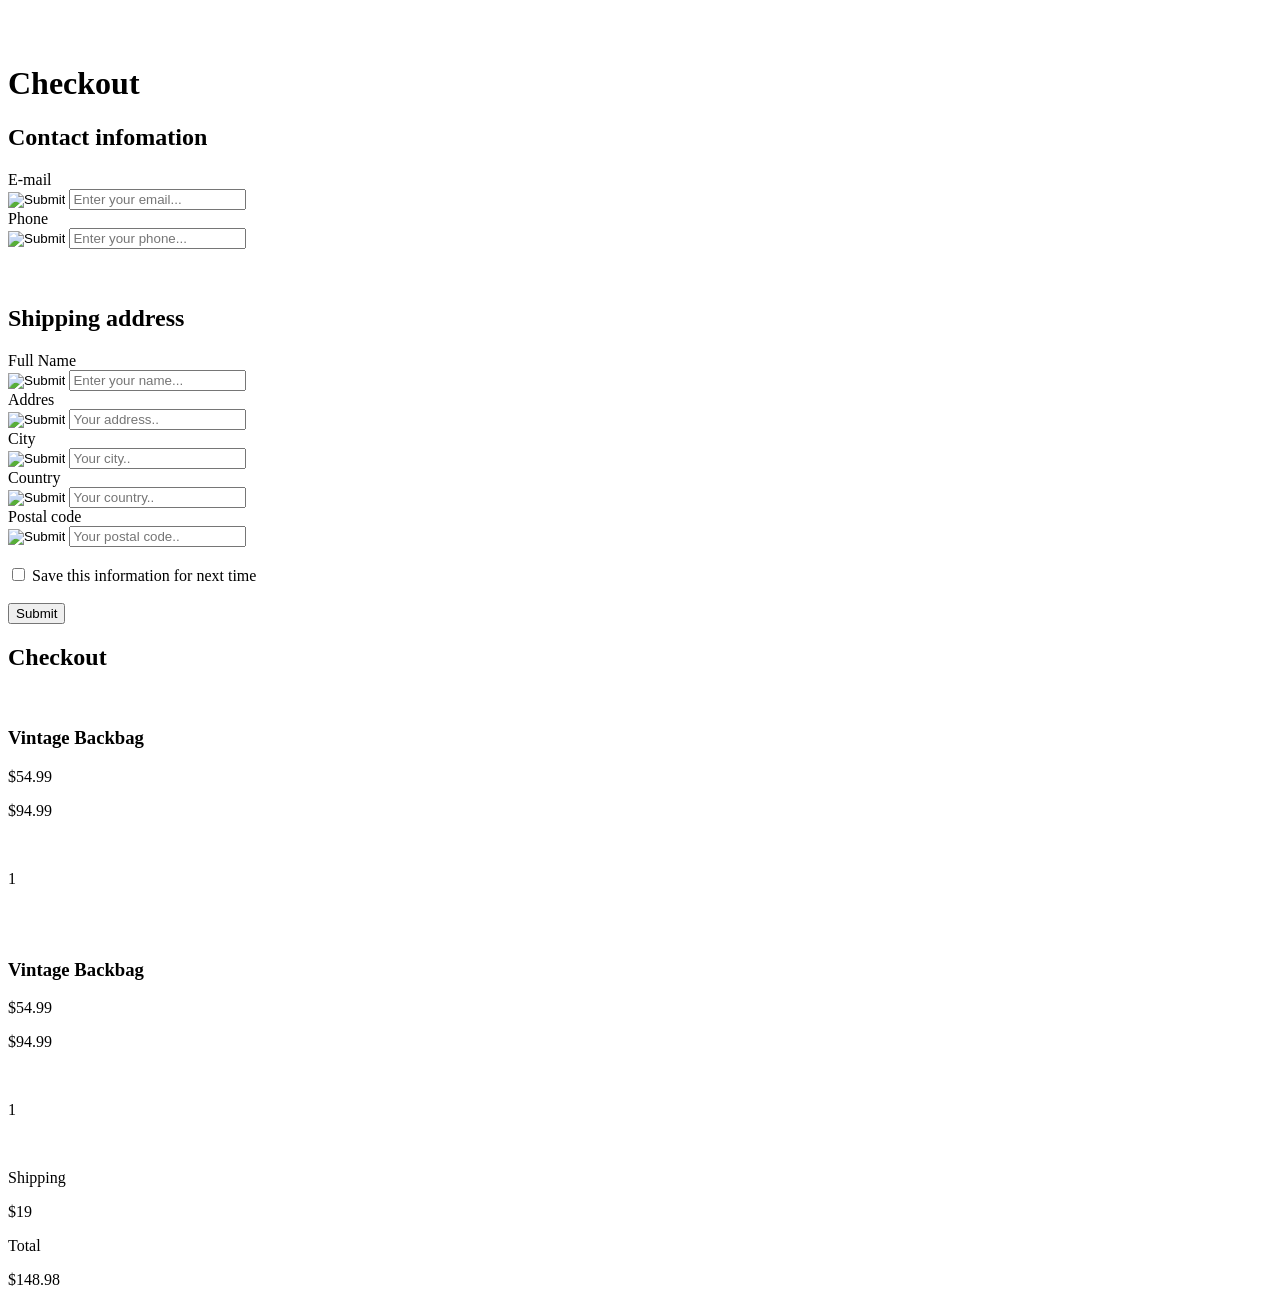
==== index.html @ 99c970e1 "Feat favicon" ====
<!DOCTYPE html>
<html lang="en">
<head>
	<meta charset="UTF-8">
	<meta name="viewport" content="width=device-width, initial-scale=1.0">
	<meta name="viewport" content="width=device-width, initial-scale=1.0">
	<link rel="stylesheet" href="CSS/normalize.css">
	<link rel="stylesheet" href="CSS/styles.css">
	<link rel="stylesheet" href="CSS/fonts.css">
	<link rel="icon" type="image/x-icon" href="IMG/favicon.png">
	<script src="https://cdnjs.cloudflare.com/ajax/libs/jquery/3.0.0-beta1/jquery.slim.min.js"></script>
	<script src="JS/script.js"></script>
	<title>Checkout Page</title>
</head>
<body><br><br>																						  		 									
	<div class="container">
		<div class="main">
			<h1>Checkout</h1>
			<h2>Contact infomation</h2>
 			<form action="#" method="get">
 				<label for="get-email">E-mail</label>												  		  	
 				<div class="inputs-container">
 					<input  type="image" src="IMG/mail.svg" class="image-input">
 					<input id="get-email" placeholder="Enter your email..." type="#" class="input-getdata">
 				</div>
 				<label for="get-Phone">Phone</label>												  		  	
 				<div class="inputs-container">
 					<input  type="image" src="IMG/call.svg" class="image-input">
 					<input id="get-Phone" placeholder="Enter your phone..." type="#" class="input-getdata">
 				</div><br><br>
 				<h2>Shipping address</h2>
 				<label for="get-name">Full Name</label>												  		  	
 				<div class="inputs-container">
 					<input  type="image" src="IMG/account.svg" class="image-input">
 					<input id="get-name" placeholder="Enter your name..." type="#" class="input-getdata">
 				</div>
 				<label for="get-addres">Addres</label>												  		  	
 				<div class="inputs-container">
 					<input  type="image" src="IMG/home.svg" class="image-input">
 					<input id="get-addres" placeholder="Your address.." type="#" class="input-getdata">
 				</div>
 				<label for="get-city">City</label>												  		  	
 				<div class="inputs-container">
 					<input  type="image" src="IMG/location.svg" class="image-input">
 					<input id="get-city" placeholder="Your city.." type="#" class="input-getdata">
 				</div>
 				<div class="country-postal">
 					<div>
		 				<label for="get-country">Country</label>												  		  	
		 				<div class="inputs-country-postal">
		 					<input  type="image" src="IMG/globe.svg" class="image-input">
		 					<input id="get-country" placeholder="Your country.." type="#" class="input-getdata">
		 				</div>
		 			</div>
		 			<div>
		 				<label for="get-code">Postal code</label>												  		  	
			 			<div class="inputs-country-postal">
			 				<input  type="image" src="IMG/postal.svg" class="image-input">
			 				<input id="get-code" placeholder="Your postal code.." type="#" class="input-getdata">
			 				</div>
		 			</div>
	 			</div>
				<br>
				<div class="checkbox-class">
					<input id="checkbox" type="checkbox">
					<label for="checkbox">Save this information for next time</label>
				</div>
				<br>
				<div class="submit-info">
					<input type="submit" placeholder="Continue">
				</div>
			</form>
		</div>
		<div class="second-checkout">
			<h2>Checkout</h2>
		</div>
		<div class="main2">
			<div class="products">
				<div class="products-img">
					<img src="IMG/photo1.png" alt="">
				</div>
				<div class="products-specification">
					<h3>Vintage Backbag</h3>
					<div class="products-pricing">
						<p><span>$54.99</span></p>
					    <p>$94.99</p>
				</div>
				<div class="chose-quantity">
					<div><img src="IMG/plus.svg" alt=""></div>
					<div><p>1</p></div>
					<div><img src="IMG/minus.svg" alt=""></div>
				</div>
			</div>
			<div class="products">
				<div class="products-img">
					<img src="IMG/photo2.png" alt="">
				</div>
				<div class="products-specification">
					<h3>Vintage Backbag</h3>
					<div class="products-pricing">
						<p><span>$54.99</span></p>
					    <p>$94.99</p>
				</div>
				<div class="chose-quantity">
					<div><img src="IMG/plus.svg" alt=""></div>
					<div><p>1</p></div>
					<div><img src="IMG/minus.svg" alt=""></div>
				</div>
			</div>
			<div class="pricing">
				<div class="pricing-description">
					<div>
						<p>Shipping</p>
					</div>
					<div>
						<p>$19</p>
					</div>
				</div>
				<div class="pricing-description">
					<div>
						<p>
							Total
						</p>
					</div>
					<div>
						<p>
							$148.98
						</p>
					</div>
				</div>
			</div>			
		</div>
	</div>
	
</body>
</html>
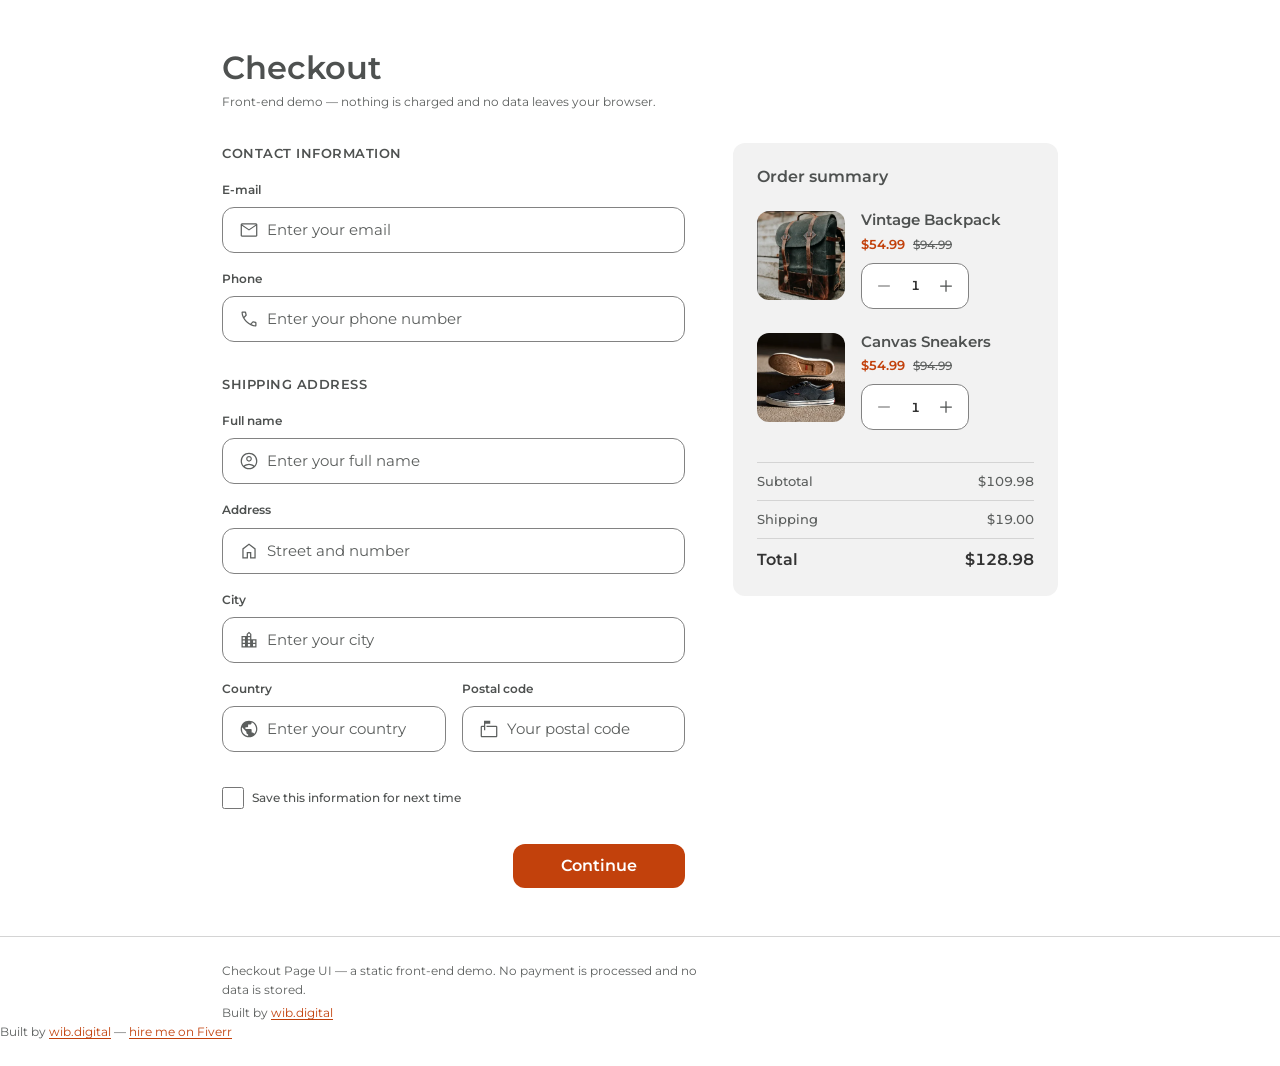
==== commit 37ecdb56: "Publish rebuilt site with hire-me block, footer credit and Person JSON-LD Co-Authored-By: Claude Opu" ====
--- a/index.html
+++ b/index.html
@@ -1,138 +1,278 @@
 <!DOCTYPE html>
 <html lang="en">
 <head>
-	<meta charset="UTF-8">
-	<meta name="viewport" content="width=device-width, initial-scale=1.0">
-	<meta name="viewport" content="width=device-width, initial-scale=1.0">
-	<link rel="stylesheet" href="CSS/normalize.css">
-	<link rel="stylesheet" href="CSS/styles.css">
-	<link rel="stylesheet" href="CSS/fonts.css">
-	<link rel="icon" type="image/x-icon" href="IMG/favicon.png">
-	<script src="https://cdnjs.cloudflare.com/ajax/libs/jquery/3.0.0-beta1/jquery.slim.min.js"></script>
-	<script src="JS/script.js"></script>
-	<title>Checkout Page</title>
+  <meta charset="utf-8">
+  <meta name="viewport" content="width=device-width, initial-scale=1.0">
+  <!-- Built by Pablo Nieto Pérez — wib.digital
+       Need changes or a new build? https://www.fiverr.com/pablonietop -->
+  <meta name="author" content="Pablo Nieto Pérez — wib.digital">
+  <link rel="author" href="https://www.fiverr.com/pablonietop">
+
+  <title>Checkout — Contact, shipping and order summary demo</title>
+  <meta name="description" content="A front-end checkout screen: contact details, shipping address and a live order summary with working quantity steppers and inline form validation. No backend.">
+  <link rel="canonical" href="https://checkout.wib.digital/">
+
+  <meta property="og:type" content="website">
+  <meta property="og:url" content="https://checkout.wib.digital/">
+  <meta property="og:title" content="Checkout — Contact, shipping and order summary demo">
+  <meta property="og:description" content="A front-end checkout screen: contact details, shipping address and a live order summary with working quantity steppers and inline form validation. No backend.">
+
+  <link rel="icon" type="image/svg+xml" href="assets/img/icons/favicon.svg">
+  <link rel="icon" type="image/png" sizes="48x48" href="assets/img/icons/favicon.png">
+
+  <link rel="preconnect" href="https://fonts.googleapis.com">
+  <link rel="preconnect" href="https://fonts.gstatic.com" crossorigin>
+  <link rel="stylesheet" href="https://fonts.googleapis.com/css2?family=Montserrat:wght@400;500;600&display=swap">
+
+  <link rel="stylesheet" href="assets/css/base.css">
+  <link rel="stylesheet" href="assets/css/layout.css">
+  <link rel="stylesheet" href="assets/css/components.css">
+
+  <script src="assets/js/modules/cart.js" defer></script>
+  <script src="assets/js/modules/checkout-form.js" defer></script>
+  <script src="assets/js/main.js" defer></script>
+  <script type="application/ld+json">
+  {
+    "@context": "https://schema.org",
+    "@type": "Person",
+    "name": "Pablo Nieto Pérez",
+    "url": "https://wib.digital",
+    "jobTitle": "Web Designer and Developer",
+    "sameAs": [
+      "https://www.fiverr.com/pablonietop",
+      "https://www.linkedin.com/in/pablo-nieto-perez-39a530292"
+    ]
+  }
+  </script>
 </head>
-<body><br><br>																						  		 									
-	<div class="container">
-		<div class="main">
-			<h1>Checkout</h1>
-			<h2>Contact infomation</h2>
- 			<form action="#" method="get">
- 				<label for="get-email">E-mail</label>												  		  	
- 				<div class="inputs-container">
- 					<input  type="image" src="IMG/mail.svg" class="image-input">
- 					<input id="get-email" placeholder="Enter your email..." type="#" class="input-getdata">
- 				</div>
- 				<label for="get-Phone">Phone</label>												  		  	
- 				<div class="inputs-container">
- 					<input  type="image" src="IMG/call.svg" class="image-input">
- 					<input id="get-Phone" placeholder="Enter your phone..." type="#" class="input-getdata">
- 				</div><br><br>
- 				<h2>Shipping address</h2>
- 				<label for="get-name">Full Name</label>												  		  	
- 				<div class="inputs-container">
- 					<input  type="image" src="IMG/account.svg" class="image-input">
- 					<input id="get-name" placeholder="Enter your name..." type="#" class="input-getdata">
- 				</div>
- 				<label for="get-addres">Addres</label>												  		  	
- 				<div class="inputs-container">
- 					<input  type="image" src="IMG/home.svg" class="image-input">
- 					<input id="get-addres" placeholder="Your address.." type="#" class="input-getdata">
- 				</div>
- 				<label for="get-city">City</label>												  		  	
- 				<div class="inputs-container">
- 					<input  type="image" src="IMG/location.svg" class="image-input">
- 					<input id="get-city" placeholder="Your city.." type="#" class="input-getdata">
- 				</div>
- 				<div class="country-postal">
- 					<div>
-		 				<label for="get-country">Country</label>												  		  	
-		 				<div class="inputs-country-postal">
-		 					<input  type="image" src="IMG/globe.svg" class="image-input">
-		 					<input id="get-country" placeholder="Your country.." type="#" class="input-getdata">
-		 				</div>
-		 			</div>
-		 			<div>
-		 				<label for="get-code">Postal code</label>												  		  	
-			 			<div class="inputs-country-postal">
-			 				<input  type="image" src="IMG/postal.svg" class="image-input">
-			 				<input id="get-code" placeholder="Your postal code.." type="#" class="input-getdata">
-			 				</div>
-		 			</div>
-	 			</div>
-				<br>
-				<div class="checkbox-class">
-					<input id="checkbox" type="checkbox">
-					<label for="checkbox">Save this information for next time</label>
-				</div>
-				<br>
-				<div class="submit-info">
-					<input type="submit" placeholder="Continue">
-				</div>
-			</form>
-		</div>
-		<div class="second-checkout">
-			<h2>Checkout</h2>
-		</div>
-		<div class="main2">
-			<div class="products">
-				<div class="products-img">
-					<img src="IMG/photo1.png" alt="">
-				</div>
-				<div class="products-specification">
-					<h3>Vintage Backbag</h3>
-					<div class="products-pricing">
-						<p><span>$54.99</span></p>
-					    <p>$94.99</p>
-				</div>
-				<div class="chose-quantity">
-					<div><img src="IMG/plus.svg" alt=""></div>
-					<div><p>1</p></div>
-					<div><img src="IMG/minus.svg" alt=""></div>
-				</div>
-			</div>
-			<div class="products">
-				<div class="products-img">
-					<img src="IMG/photo2.png" alt="">
-				</div>
-				<div class="products-specification">
-					<h3>Vintage Backbag</h3>
-					<div class="products-pricing">
-						<p><span>$54.99</span></p>
-					    <p>$94.99</p>
-				</div>
-				<div class="chose-quantity">
-					<div><img src="IMG/plus.svg" alt=""></div>
-					<div><p>1</p></div>
-					<div><img src="IMG/minus.svg" alt=""></div>
-				</div>
-			</div>
-			<div class="pricing">
-				<div class="pricing-description">
-					<div>
-						<p>Shipping</p>
-					</div>
-					<div>
-						<p>$19</p>
-					</div>
-				</div>
-				<div class="pricing-description">
-					<div>
-						<p>
-							Total
-						</p>
-					</div>
-					<div>
-						<p>
-							$148.98
-						</p>
-					</div>
-				</div>
-			</div>			
-		</div>
-	</div>
-	
+
+<body>
+  <a class="skip-link" href="#checkout-form">Skip to the checkout form</a>
+
+  <!-- Icon sprite. Inlined so the field icons cost no extra requests and can
+       inherit their colour from the control they sit in. -->
+  <svg xmlns="http://www.w3.org/2000/svg" class="visually-hidden" aria-hidden="true" focusable="false">
+    <defs>
+      <symbol id="icon-mail" viewBox="0 96 960 960">
+        <path d="M140 896q-24 0-42-18t-18-42V316q0-24 18-42t42-18h680q24 0 42 18t18 42v520q0 24-18 42t-42 18H140Zm340-302L140 371v465h680V371L480 594Zm0-60 336-218H145l335 218ZM140 371v-55 520-465Z"/>
+      </symbol>
+      <symbol id="icon-phone" viewBox="0 96 960 960">
+        <path d="M795 936q-122 0-242.5-60T336 720q-96-96-156-216.5T120 261q0-19.286 12.857-32.143T165 216h140q13.611 0 24.306 9.5Q340 235 343 251l27 126q2 14-.5 25.5T359 422L259 523q56 93 125.5 162T542 802l95-98q10-11 23-15.5t26-1.5l119 26q15.312 3.375 25.156 15.188Q840 740 840 756v135q0 19.286-12.857 32.143T795 936ZM229 468l81-82-23-110H180q0 39 12 85.5T229 468Zm369 363q41 19 89 31t93 14V769l-103-21-79 83ZM229 468Zm369 363Z"/>
+      </symbol>
+      <symbol id="icon-user" viewBox="0 96 960 960">
+        <path d="M222 801q63-44 125-67.5T480 710q71 0 133.5 23.5T739 801q44-54 62.5-109T820 576q0-145-97.5-242.5T480 236q-145 0-242.5 97.5T140 576q0 61 19 116t63 109Zm257.814-195Q422 606 382.5 566.314q-39.5-39.686-39.5-97.5t39.686-97.314q39.686-39.5 97.5-39.5t97.314 39.686q39.5 39.686 39.5 97.5T577.314 566.5q-39.686 39.5-97.5 39.5Zm.654 370Q398 976 325 944.5q-73-31.5-127.5-86t-86-127.266Q80 658.468 80 575.734T111.5 420.5q31.5-72.5 86-127t127.266-86q72.766-31.5 155.5-31.5T635.5 207.5q72.5 31.5 127 86t86 127.032q31.5 72.532 31.5 155T848.5 731q-31.5 73-86 127.5t-127.032 86q-72.532 31.5-155 31.5ZM480 916q55 0 107.5-16T691 844q-51-36-104-55t-107-19q-54 0-107 19t-104 55q51 40 103.5 56T480 916Zm0-370q34 0 55.5-21.5T557 469q0-34-21.5-55.5T480 392q-34 0-55.5 21.5T403 469q0 34 21.5 55.5T480 546Zm0-77Zm0 374Z"/>
+      </symbol>
+      <symbol id="icon-home" viewBox="0 96 960 960">
+        <path d="M220 876h150V626h220v250h150V486L480 291 220 486v390Zm-60 60V456l320-240 320 240v480H530V686H430v250H160Zm320-353Z"/>
+      </symbol>
+      <symbol id="icon-city" viewBox="0 96 960 960">
+        <path d="M120 936V378h247v-92l113-110 113 110v258h247v392H120Zm60-60h106V770H180v106Zm0-166h106V604H180v106Zm0-166h106V438H180v106Zm247 332h106V770H427v106Zm0-166h106V604H427v106Zm0-166h106V438H427v106Zm0-166h106V272H427v106Zm247 498h106V770H674v106Zm0-166h106V604H674v106Z"/>
+      </symbol>
+      <symbol id="icon-globe" viewBox="0 96 960 960">
+        <path d="M480 976q-83 0-156-31.5T197 859q-54-54-85.5-127T80 576q0-83 31.5-156T197 293q54-54 127-85.5T480 176q83 0 156 31.5T763 293q54 54 85.5 127T880 576q0 83-31.5 156T763 859q-54 54-127 85.5T480 976Zm-43-61v-82q-35 0-59-26t-24-61v-44L149 497q-5 20-7 39.5t-2 39.5q0 130 84.5 227T437 915Zm294-108q22-24 38.5-51t28-56.5q11.5-29.5 17-60.5t5.5-63q0-106-58-192.5T607 257v18q0 35-24 61t-59 26h-87v87q0 17-13.5 28T393 488h-83v88h258q17 0 28 13t11 30v127h43q29 0 51 17t30 44Z"/>
+      </symbol>
+      <symbol id="icon-postal-code" viewBox="0 96 960 960">
+        <path d="M240 639V476H140v440h680V476H360v-60h460q24 0 42 18t18 42v440q0 24-18 42t-42 18H140q-24 0-42-18t-18-42V476q0-24 18-42t42-18h100V176h300v145H300v318h-60ZM140 476v187-187 440-440Z"/>
+      </symbol>
+      <symbol id="icon-plus" viewBox="0 96 960 960">
+        <path d="M450 856V606H200v-60h250V296h60v250h250v60H510v250h-60Z"/>
+      </symbol>
+      <symbol id="icon-minus" viewBox="0 96 960 960">
+        <path d="M200 606v-60h560v60H200Z"/>
+      </symbol>
+    </defs>
+  </svg>
+
+  <main class="container">
+    <header class="page-header">
+      <h1>Checkout</h1>
+      <p class="page-header__note">Front-end demo — nothing is charged and no data leaves your browser.</p>
+    </header>
+
+    <div class="checkout">
+      <aside class="checkout__summary" aria-labelledby="summary-heading">
+        <div class="summary" data-cart data-shipping="19">
+          <h2 class="summary__title" id="summary-heading">Order summary</h2>
+
+          <ul class="summary__items">
+            <li class="product" data-product data-price="54.99">
+              <img class="product__image" src="assets/img/content/product-canvas-backpack.webp"
+                   width="269" height="273" decoding="async"
+                   alt="Waxed canvas backpack in dark green with brown leather straps and buckles">
+              <div>
+                <h3 class="product__name">Vintage Backpack</h3>
+                <p class="product__pricing">
+                  <span class="product__price">$54.99</span>
+                  <span class="product__price-was">$94.99</span>
+                </p>
+                <div class="quantity">
+                  <button class="quantity__button" type="button" data-quantity-step="-1"
+                          aria-label="Decrease quantity of Vintage Backpack">
+                    <svg class="icon" aria-hidden="true" focusable="false"><use href="#icon-minus"></use></svg>
+                  </button>
+                  <span class="quantity__value" data-quantity-value aria-live="polite">1</span>
+                  <button class="quantity__button" type="button" data-quantity-step="1"
+                          aria-label="Increase quantity of Vintage Backpack">
+                    <svg class="icon" aria-hidden="true" focusable="false"><use href="#icon-plus"></use></svg>
+                  </button>
+                </div>
+              </div>
+            </li>
+
+            <li class="product" data-product data-price="54.99">
+              <img class="product__image" src="assets/img/content/product-canvas-sneakers.webp"
+                   width="269" height="273" decoding="async"
+                   alt="Navy canvas low-top sneakers, one upright and one turned to show the sole">
+              <div>
+                <h3 class="product__name">Canvas Sneakers</h3>
+                <p class="product__pricing">
+                  <span class="product__price">$54.99</span>
+                  <span class="product__price-was">$94.99</span>
+                </p>
+                <div class="quantity">
+                  <button class="quantity__button" type="button" data-quantity-step="-1"
+                          aria-label="Decrease quantity of Canvas Sneakers">
+                    <svg class="icon" aria-hidden="true" focusable="false"><use href="#icon-minus"></use></svg>
+                  </button>
+                  <span class="quantity__value" data-quantity-value aria-live="polite">1</span>
+                  <button class="quantity__button" type="button" data-quantity-step="1"
+                          aria-label="Increase quantity of Canvas Sneakers">
+                    <svg class="icon" aria-hidden="true" focusable="false"><use href="#icon-plus"></use></svg>
+                  </button>
+                </div>
+              </div>
+            </li>
+          </ul>
+
+          <div class="totals" aria-live="polite">
+            <p class="totals__row">
+              <span>Subtotal</span>
+              <span class="totals__value" data-total="subtotal">$109.98</span>
+            </p>
+            <p class="totals__row">
+              <span>Shipping</span>
+              <span class="totals__value" data-total="shipping">$19.00</span>
+            </p>
+            <p class="totals__row totals__row--grand">
+              <span>Total</span>
+              <span class="totals__value" data-total="grand">$128.98</span>
+            </p>
+          </div>
+        </div>
+      </aside>
+
+      <section class="checkout__form" aria-labelledby="form-heading">
+        <h2 class="visually-hidden" id="form-heading">Your details</h2>
+
+        <form id="checkout-form" data-checkout-form novalidate>
+          <fieldset class="form-section">
+            <legend class="form-section__title">Contact information</legend>
+
+            <div class="field">
+              <label class="field__label" for="email">E-mail</label>
+              <div class="field__control">
+                <svg class="icon" aria-hidden="true" focusable="false"><use href="#icon-mail"></use></svg>
+                <input class="field__input" id="email" name="email" type="email" inputmode="email"
+                       autocomplete="email" placeholder="Enter your email" required>
+              </div>
+              <p class="field__error" id="email-error" data-error>Enter a complete email address, including the @ and a domain.</p>
+            </div>
+
+            <div class="field">
+              <label class="field__label" for="phone">Phone</label>
+              <div class="field__control">
+                <svg class="icon" aria-hidden="true" focusable="false"><use href="#icon-phone"></use></svg>
+                <input class="field__input" id="phone" name="phone" type="tel" inputmode="tel"
+                       autocomplete="tel" placeholder="Enter your phone number"
+                       pattern="[0-9+\(\)\-\s]{7,20}" required>
+              </div>
+              <p class="field__error" id="phone-error" data-error>Enter 7 to 20 digits. Spaces, dashes, brackets and a leading + are allowed.</p>
+            </div>
+          </fieldset>
+
+          <fieldset class="form-section">
+            <legend class="form-section__title">Shipping address</legend>
+
+            <div class="field">
+              <label class="field__label" for="full-name">Full name</label>
+              <div class="field__control">
+                <svg class="icon" aria-hidden="true" focusable="false"><use href="#icon-user"></use></svg>
+                <input class="field__input" id="full-name" name="full-name" type="text"
+                       autocomplete="name" placeholder="Enter your full name" minlength="2" required>
+              </div>
+              <p class="field__error" id="full-name-error" data-error>Enter the name the order should be addressed to.</p>
+            </div>
+
+            <div class="field">
+              <label class="field__label" for="address">Address</label>
+              <div class="field__control">
+                <svg class="icon" aria-hidden="true" focusable="false"><use href="#icon-home"></use></svg>
+                <input class="field__input" id="address" name="address" type="text"
+                       autocomplete="street-address" placeholder="Street and number" minlength="5" required>
+              </div>
+              <p class="field__error" id="address-error" data-error>Enter the street and number, at least 5 characters.</p>
+            </div>
+
+            <div class="field">
+              <label class="field__label" for="city">City</label>
+              <div class="field__control">
+                <svg class="icon" aria-hidden="true" focusable="false"><use href="#icon-city"></use></svg>
+                <input class="field__input" id="city" name="city" type="text"
+                       autocomplete="address-level2" placeholder="Enter your city" minlength="2" required>
+              </div>
+              <p class="field__error" id="city-error" data-error>Enter the city the order ships to.</p>
+            </div>
+
+            <div class="field-row">
+              <div class="field">
+                <label class="field__label" for="country">Country</label>
+                <div class="field__control">
+                  <svg class="icon" aria-hidden="true" focusable="false"><use href="#icon-globe"></use></svg>
+                  <input class="field__input" id="country" name="country" type="text"
+                         autocomplete="country-name" placeholder="Enter your country" minlength="2" required>
+                </div>
+                <p class="field__error" id="country-error" data-error>Enter the destination country.</p>
+              </div>
+
+              <div class="field">
+                <label class="field__label" for="postal-code">Postal code</label>
+                <div class="field__control">
+                  <svg class="icon" aria-hidden="true" focusable="false"><use href="#icon-postal-code"></use></svg>
+                  <input class="field__input" id="postal-code" name="postal-code" type="text"
+                         autocomplete="postal-code" placeholder="Your postal code"
+                         pattern="[A-Za-z0-9\s\-]{3,10}" required>
+                </div>
+                <p class="field__error" id="postal-code-error" data-error>Enter 3 to 10 letters or numbers.</p>
+              </div>
+            </div>
+
+            <div class="checkbox">
+              <input id="remember" name="remember" type="checkbox">
+              <label for="remember">Save this information for next time</label>
+            </div>
+          </fieldset>
+
+          <div class="form-actions">
+            <button class="button" type="submit">Continue</button>
+          </div>
+
+          <p class="form-status" data-form-status role="status" aria-live="polite"></p>
+        </form>
+      </section>
+    </div>
+  </main>
+
+  <footer class="site-footer">
+    <div class="container">
+      <p>Checkout Page UI — a static front-end demo. No payment is processed and no data is stored.</p>
+      <p class="site-footer__links">
+        Built by <a href="https://wib.digital" rel="noopener">wib.digital</a>
+      </p>
+    </div>
+    <p class="site-credit">
+      Built by <a href="https://wib.digital" rel="noopener">wib.digital</a> —
+      <a href="https://www.fiverr.com/pablonietop" rel="noopener">hire me on Fiverr</a>
+    </p>
+  </footer>
 </body>
 </html>
-
-
--- a/assets/css/base.css
+++ b/assets/css/base.css
@@ -0,0 +1,255 @@
+/* ==========================================================================
+   base.css — design tokens, reset and typography
+   ========================================================================== */
+
+/* Tokens
+   ========================================================================== */
+
+:root {
+  /* Neutrals */
+  --color-bg: #ffffff;
+  --color-surface: #f2f2f2;
+  --color-surface-alt: #e0e0e0;
+  --color-border: #d4d4d4;
+  --color-border-strong: #828282;
+
+  /* Text — every value below clears 4.5:1 on --color-bg and --color-surface */
+  --color-text: #333333;
+  --color-text-strong: #4e5150;
+  --color-text-muted: #5c5f5e;
+
+  /* Brand — accent is the original #f2994a, kept for non-text surfaces only.
+     accent-strong is the darkened variant used wherever the colour carries
+     text (5.18:1 on white, 4.63:1 on --color-surface). */
+  --color-accent: #f2994a;
+  --color-accent-strong: #c2410c;
+  --color-accent-hover: #9a3412;
+  --color-on-accent: #ffffff;
+
+  --color-danger: #b3261e;
+  --color-success: #1b5e20;
+
+  /* Spacing scale — 4 / 8 / 16 / 24 / 32 / 48 / 64 / 96 */
+  --space-1: 0.25rem;
+  --space-2: 0.5rem;
+  --space-3: 1rem;
+  --space-4: 1.5rem;
+  --space-5: 2rem;
+  --space-6: 3rem;
+  --space-7: 4rem;
+  --space-8: 6rem;
+
+  /* Radii */
+  --radius-sm: 4px;
+  --radius-md: 8px;
+  --radius-lg: 12px;
+
+  /* Elevation */
+  --shadow-sm: 0 1px 2px rgba(17, 17, 17, 0.06);
+  --shadow-focus: 0 0 0 3px rgba(194, 65, 12, 0.18);
+
+  /* Typography */
+  --font-sans: "Montserrat", system-ui, -apple-system, "Segoe UI", sans-serif;
+
+  --text-xs: 0.75rem;
+  --text-sm: 0.8125rem;
+  --text-base: 0.9375rem;
+  --text-md: 1rem;
+  --text-lg: 1.25rem;
+  --text-xl: 1.75rem;
+  --text-2xl: 2rem;
+
+  --weight-regular: 400;
+  --weight-medium: 500;
+  --weight-semibold: 600;
+
+  --leading-tight: 1.25;
+  --leading-normal: 1.6;
+
+  /* Motion */
+  --transition: 180ms ease;
+
+  /* Layout */
+  --container-max: 900px;
+  --gutter: var(--space-3);
+  /* 62ch of Montserrat renders as ~71 average characters — the 60-75 range. */
+  --measure: 62ch;
+  --tap-target: 44px;
+}
+
+/* Reset
+   ========================================================================== */
+
+*,
+*::before,
+*::after {
+  box-sizing: border-box;
+}
+
+html {
+  -webkit-text-size-adjust: 100%;
+}
+
+body,
+h1,
+h2,
+h3,
+p,
+figure,
+fieldset,
+legend {
+  margin: 0;
+}
+
+fieldset,
+legend {
+  padding: 0;
+  border: 0;
+}
+
+ul,
+ol {
+  margin: 0;
+  padding: 0;
+  list-style: none;
+}
+
+img,
+svg {
+  display: block;
+  max-width: 100%;
+}
+
+img {
+  height: auto;
+}
+
+button,
+input,
+select,
+textarea {
+  font: inherit;
+  color: inherit;
+  margin: 0;
+}
+
+button {
+  background: none;
+  border: 0;
+  cursor: pointer;
+}
+
+@media (prefers-reduced-motion: reduce) {
+  *,
+  *::before,
+  *::after {
+    animation-duration: 0.01ms !important;
+    animation-iteration-count: 1 !important;
+    transition-duration: 0.01ms !important;
+    scroll-behavior: auto !important;
+  }
+}
+
+/* Base
+   ========================================================================== */
+
+body {
+  background-color: var(--color-bg);
+  color: var(--color-text);
+  font-family: var(--font-sans);
+  font-size: var(--text-base);
+  font-weight: var(--weight-regular);
+  line-height: var(--leading-normal);
+  min-height: 100vh;
+  overflow-x: hidden;
+}
+
+h1,
+h2,
+h3 {
+  color: var(--color-text-strong);
+  font-weight: var(--weight-semibold);
+  line-height: var(--leading-tight);
+  text-wrap: balance;
+}
+
+h1 {
+  font-size: var(--text-xl);
+}
+
+h2 {
+  font-size: var(--text-md);
+}
+
+h3 {
+  font-size: var(--text-base);
+}
+
+p {
+  max-width: var(--measure);
+}
+
+a {
+  color: var(--color-accent-strong);
+  text-decoration-thickness: 1px;
+  text-underline-offset: 2px;
+  transition: color var(--transition);
+}
+
+a:hover {
+  color: var(--color-accent-hover);
+}
+
+/* A single, consistent focus ring for every interactive element. */
+:focus-visible {
+  outline: 2px solid var(--color-accent-strong);
+  outline-offset: 2px;
+  border-radius: var(--radius-sm);
+}
+
+/* Utilities
+   ========================================================================== */
+
+.visually-hidden {
+  position: absolute;
+  width: 1px;
+  height: 1px;
+  padding: 0;
+  margin: -1px;
+  overflow: hidden;
+  clip-path: inset(50%);
+  white-space: nowrap;
+  border: 0;
+}
+
+.skip-link {
+  position: absolute;
+  top: var(--space-2);
+  left: var(--space-2);
+  z-index: 10;
+  display: inline-flex;
+  align-items: center;
+  min-height: var(--tap-target);
+  padding: var(--space-2) var(--space-3);
+  background-color: var(--color-bg);
+  border-radius: var(--radius-md);
+  box-shadow: var(--shadow-sm);
+  transform: translateY(-200%);
+  transition: transform var(--transition);
+}
+
+/* :focus, not :focus-visible — a skip link is only ever reached by keyboard,
+   and the focus-visible heuristics do not fire reliably on links. */
+.skip-link:focus {
+  transform: translateY(0);
+}
+
+@media (min-width: 1024px) {
+  :root {
+    --gutter: var(--space-5);
+  }
+
+  h1 {
+    font-size: var(--text-2xl);
+  }
+}
--- a/assets/css/layout.css
+++ b/assets/css/layout.css
@@ -0,0 +1,132 @@
+/* ==========================================================================
+   layout.css — containers, page grid, header and footer
+   ========================================================================== */
+
+/* Container
+   ========================================================================== */
+
+.container {
+  width: 100%;
+  max-width: var(--container-max);
+  margin-inline: auto;
+  padding-inline: var(--gutter);
+}
+
+/* Page header
+   ========================================================================== */
+
+.page-header {
+  padding-block: var(--space-5) var(--space-4);
+}
+
+.page-header__note {
+  margin-top: var(--space-1);
+  color: var(--color-text-muted);
+  font-size: var(--text-xs);
+}
+
+/* Checkout grid — single column on mobile, form + summary from 1024px up.
+   The summary comes first in the DOM so the stacked layout needs no `order`
+   override: reading order and visual order match on the narrow screens where
+   the sequence actually carries meaning. Only the two-column row below
+   reorders, and there the difference is horizontal. */
+
+.checkout {
+  display: grid;
+  gap: var(--space-5);
+  padding-bottom: var(--space-6);
+}
+
+/* Sections inside the form column
+   ========================================================================== */
+
+.form-section + .form-section {
+  margin-top: var(--space-5);
+}
+
+/* A <legend>, so it inherits neither the heading colour nor its weight. */
+.form-section__title {
+  margin-bottom: var(--space-3);
+  color: var(--color-text-strong);
+  font-size: var(--text-sm);
+  font-weight: var(--weight-semibold);
+  letter-spacing: 0.04em;
+  text-transform: uppercase;
+}
+
+/* Footer
+   ========================================================================== */
+
+.site-footer {
+  padding-block: var(--space-4);
+  border-top: 1px solid var(--color-border);
+  color: var(--color-text-muted);
+  font-size: var(--text-xs);
+}
+
+.site-footer__links {
+  margin-top: var(--space-1);
+}
+
+/* Error page
+   ========================================================================== */
+
+.error-page {
+  display: flex;
+  flex-direction: column;
+  justify-content: center;
+  min-height: 70vh;
+  padding-block: var(--space-6);
+}
+
+.error-page__code {
+  color: var(--color-accent-strong);
+  font-size: var(--text-2xl);
+  font-weight: var(--weight-semibold);
+  line-height: 1;
+}
+
+.error-page h1 {
+  margin-top: var(--space-2);
+}
+
+.error-page p {
+  margin-top: var(--space-3);
+  color: var(--color-text-muted);
+}
+
+.error-page .button {
+  margin-top: var(--space-4);
+  align-self: flex-start;
+}
+
+/* Breakpoints
+   ========================================================================== */
+
+@media (min-width: 768px) {
+  .page-header {
+    padding-block: var(--space-6) var(--space-5);
+  }
+
+  .checkout {
+    gap: var(--space-6);
+  }
+}
+
+@media (min-width: 1024px) {
+  .checkout {
+    grid-template-columns: minmax(0, 1fr) 325px;
+    align-items: start;
+    gap: var(--space-6);
+  }
+
+  .checkout__form {
+    order: 1;
+  }
+
+  .checkout__summary {
+    order: 2;
+    position: sticky;
+    top: var(--space-5);
+  }
+}
--- a/assets/css/components.css
+++ b/assets/css/components.css
@@ -0,0 +1,366 @@
+/* ==========================================================================
+   components.css — form fields, buttons, product lines, order totals
+   ========================================================================== */
+
+/* Icons
+   ========================================================================== */
+
+.icon {
+  width: 20px;
+  height: 20px;
+  flex: none;
+  fill: currentColor;
+}
+
+/* Form fields
+   ========================================================================== */
+
+.field + .field {
+  margin-top: var(--space-3);
+}
+
+.field__label {
+  display: block;
+  margin-bottom: var(--space-2);
+  color: var(--color-text-strong);
+  font-size: var(--text-xs);
+  font-weight: var(--weight-semibold);
+  cursor: pointer;
+}
+
+/* No vertical padding: the input stretches to the full height instead, so the
+   whole control is a tap target rather than just the 24px text box. */
+.field__control {
+  display: flex;
+  align-items: center;
+  gap: var(--space-2);
+  /* +2px so the stretched input itself measures a full 44px inside the border. */
+  min-height: calc(var(--tap-target) + 2px);
+  padding: 0 var(--space-3);
+  background-color: var(--color-bg);
+  border: 1px solid var(--color-border-strong);
+  border-radius: var(--radius-lg);
+  transition: border-color var(--transition), box-shadow var(--transition);
+}
+
+.field__control .icon {
+  color: var(--color-text-muted);
+}
+
+.field__input {
+  align-self: stretch;
+  width: 100%;
+  min-width: 0;
+  padding: 0;
+  background: transparent;
+  border: 0;
+  outline: none;
+  color: var(--color-text);
+  font-size: var(--text-base);
+}
+
+.field__input::placeholder {
+  color: var(--color-text-muted);
+  opacity: 1;
+}
+
+/* The ring lives on the wrapper so the icon and the input read as one control. */
+.field__control:focus-within {
+  border-color: var(--color-accent-strong);
+  box-shadow: var(--shadow-focus);
+}
+
+.field__control:focus-within .field__input:focus-visible {
+  outline: none;
+}
+
+.field__control:hover {
+  border-color: var(--color-text-strong);
+}
+
+.field__error {
+  display: none;
+  margin-top: var(--space-1);
+  color: var(--color-danger);
+  font-size: var(--text-xs);
+}
+
+.field.is-invalid .field__control {
+  border-color: var(--color-danger);
+}
+
+.field.is-invalid .field__control:focus-within {
+  box-shadow: 0 0 0 3px rgba(179, 38, 30, 0.18);
+}
+
+.field.is-invalid .field__error {
+  display: block;
+}
+
+/* Two fields side by side from 480px up (country + postal code). */
+.field-row {
+  display: grid;
+  gap: var(--space-3);
+  margin-top: var(--space-3);
+}
+
+.field-row .field + .field {
+  margin-top: 0;
+}
+
+/* Checkbox
+   ========================================================================== */
+
+.checkbox {
+  display: flex;
+  align-items: center;
+  gap: var(--space-2);
+  margin-top: var(--space-4);
+  min-height: var(--tap-target);
+}
+
+.checkbox input[type="checkbox"] {
+  width: 22px;
+  height: 22px;
+  flex: none;
+  accent-color: var(--color-accent-strong);
+  cursor: pointer;
+}
+
+/* Full-height label so the tap target is the row, not the 22px box. */
+.checkbox label {
+  display: flex;
+  align-items: center;
+  min-height: var(--tap-target);
+  color: var(--color-text-strong);
+  font-size: var(--text-xs);
+  font-weight: var(--weight-medium);
+  cursor: pointer;
+}
+
+/* Buttons
+   ========================================================================== */
+
+.button {
+  display: inline-flex;
+  align-items: center;
+  justify-content: center;
+  min-height: var(--tap-target);
+  padding: var(--space-2) var(--space-6);
+  background-color: var(--color-accent-strong);
+  border-radius: var(--radius-lg);
+  color: var(--color-on-accent);
+  font-size: var(--text-md);
+  font-weight: var(--weight-semibold);
+  text-decoration: none;
+  transition: background-color var(--transition), transform var(--transition);
+}
+
+.button:hover {
+  background-color: var(--color-accent-hover);
+  color: var(--color-on-accent);
+}
+
+.button:active {
+  transform: translateY(1px);
+}
+
+.button:disabled {
+  background-color: var(--color-border-strong);
+  cursor: not-allowed;
+  transform: none;
+}
+
+.form-actions {
+  display: flex;
+  justify-content: flex-end;
+  margin-top: var(--space-4);
+}
+
+/* Form status message
+   ========================================================================== */
+
+.form-status {
+  margin-top: var(--space-3);
+  padding: var(--space-3);
+  border-radius: var(--radius-md);
+  font-size: var(--text-xs);
+}
+
+.form-status:empty {
+  display: none;
+}
+
+.form-status[data-state="error"] {
+  background-color: rgba(179, 38, 30, 0.08);
+  border-left: 3px solid var(--color-danger);
+  color: var(--color-danger);
+}
+
+.form-status[data-state="success"] {
+  background-color: rgba(27, 94, 32, 0.08);
+  border-left: 3px solid var(--color-success);
+  color: var(--color-success);
+}
+
+/* Order summary
+   ========================================================================== */
+
+.summary {
+  padding: var(--space-4);
+  background-color: var(--color-surface);
+  border-radius: var(--radius-lg);
+}
+
+.summary__title {
+  margin-bottom: var(--space-4);
+}
+
+.summary__items {
+  display: grid;
+  gap: var(--space-4);
+}
+
+/* Product line
+   ========================================================================== */
+
+.product {
+  display: grid;
+  grid-template-columns: 96px minmax(0, 1fr);
+  gap: var(--space-3);
+  align-items: start;
+}
+
+.product__image {
+  width: 96px;
+  height: 97px;
+  border-radius: var(--radius-lg);
+  object-fit: cover;
+}
+
+.product__name {
+  margin-bottom: var(--space-1);
+}
+
+.product__pricing {
+  display: flex;
+  flex-wrap: wrap;
+  align-items: baseline;
+  gap: var(--space-2);
+  font-size: var(--text-sm);
+  font-weight: var(--weight-semibold);
+}
+
+.product__price {
+  color: var(--color-accent-strong);
+}
+
+.product__price-was {
+  color: var(--color-text-muted);
+  font-size: var(--text-xs);
+  font-weight: var(--weight-medium);
+  text-decoration: line-through;
+}
+
+/* Quantity stepper
+   ========================================================================== */
+
+.quantity {
+  display: inline-flex;
+  align-items: center;
+  margin-top: var(--space-2);
+  border: 1px solid var(--color-border-strong);
+  border-radius: var(--radius-lg);
+  background-color: var(--color-bg);
+}
+
+.quantity__button {
+  display: flex;
+  align-items: center;
+  justify-content: center;
+  width: var(--tap-target);
+  height: var(--tap-target);
+  color: var(--color-text-strong);
+  border-radius: var(--radius-lg);
+  transition: background-color var(--transition), color var(--transition);
+}
+
+.quantity__button:hover {
+  background-color: var(--color-surface-alt);
+  color: var(--color-accent-hover);
+}
+
+.quantity__button:disabled {
+  color: var(--color-border-strong);
+  cursor: not-allowed;
+  background-color: transparent;
+}
+
+.quantity__value {
+  min-width: 2ch;
+  text-align: center;
+  font-size: var(--text-sm);
+  font-weight: var(--weight-semibold);
+  font-variant-numeric: tabular-nums;
+}
+
+/* Totals
+   ========================================================================== */
+
+.totals {
+  margin-top: var(--space-5);
+  display: grid;
+  gap: var(--space-2);
+}
+
+.totals__row {
+  display: flex;
+  justify-content: space-between;
+  gap: var(--space-3);
+  padding-top: var(--space-2);
+  border-top: 1px solid var(--color-border);
+  font-size: var(--text-sm);
+  font-weight: var(--weight-medium);
+  color: var(--color-text-muted);
+}
+
+.totals__row--grand {
+  font-size: var(--text-md);
+  font-weight: var(--weight-semibold);
+  color: var(--color-text);
+}
+
+.totals__value {
+  font-variant-numeric: tabular-nums;
+}
+
+/* Breakpoints
+   ========================================================================== */
+
+@media (min-width: 480px) {
+  .field-row {
+    grid-template-columns: repeat(2, minmax(0, 1fr));
+  }
+}
+
+@media (min-width: 768px) {
+  .product {
+    grid-template-columns: 120px minmax(0, 1fr);
+  }
+
+  .product__image {
+    width: 120px;
+    height: 122px;
+  }
+}
+
+@media (min-width: 1024px) {
+  .product {
+    grid-template-columns: 88px minmax(0, 1fr);
+  }
+
+  .product__image {
+    width: 88px;
+    height: 89px;
+  }
+}
